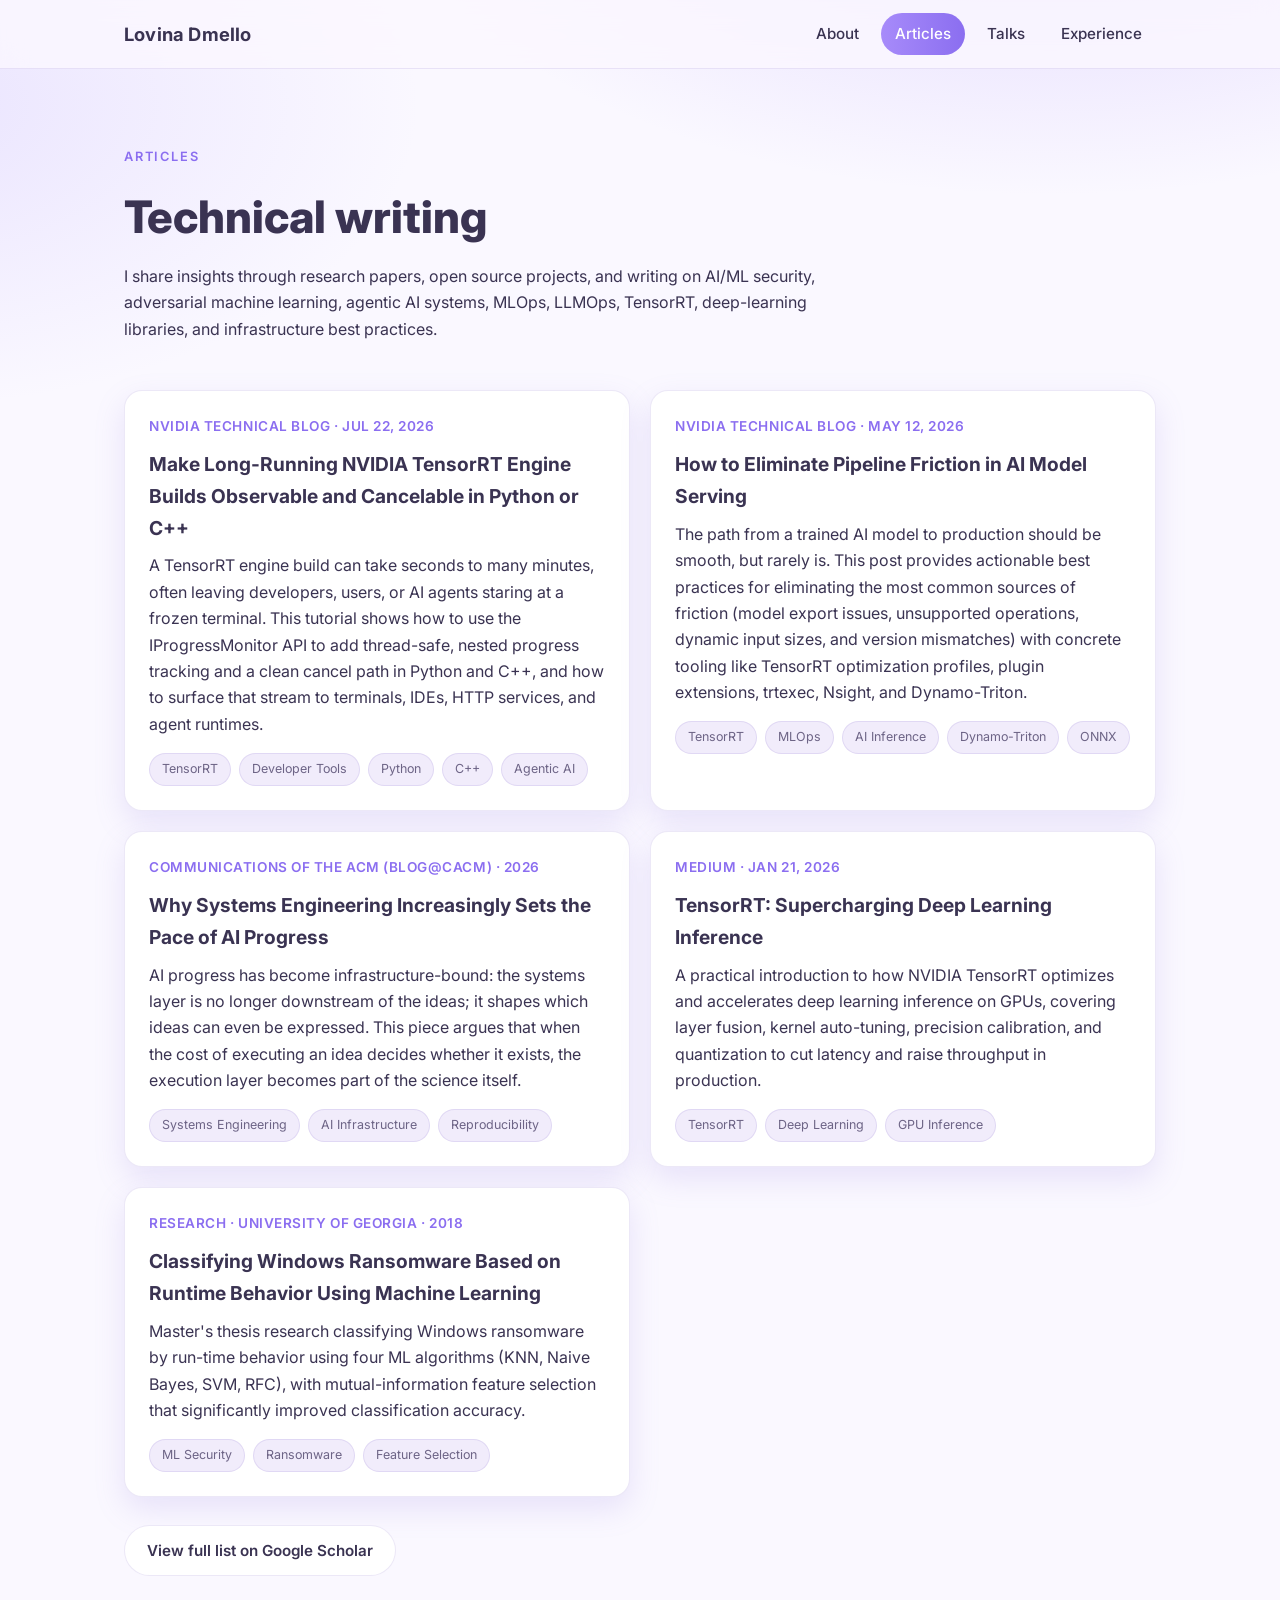
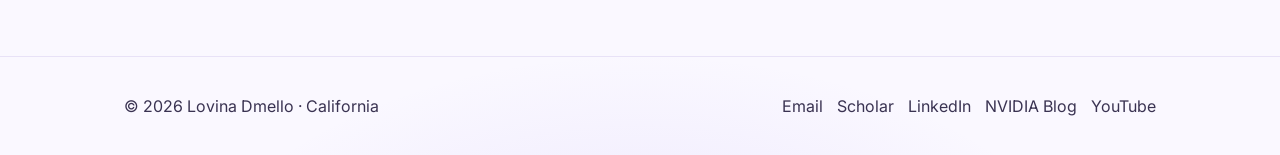
==== articles.html @ a40e4d35 "feat: add TensorRT engine build observability article to articles page Add 'Make Long-Running NVIDIA" ====
<!DOCTYPE html>
<html lang="en">
<head>
  <meta charset="UTF-8" />
  <meta name="viewport" content="width=device-width, initial-scale=1.0" />
  <title>Articles - Lovina Dmello</title>
  <meta name="description" content="Articles and technical writing by Lovina Dmello on TensorRT, AI inference, MLOps, and deep learning infrastructure." />
  <link rel="preconnect" href="https://fonts.googleapis.com" />
  <link rel="preconnect" href="https://fonts.gstatic.com" crossorigin />
  <link href="https://fonts.googleapis.com/css2?family=Inter:wght@400;500;600;700;800&display=swap" rel="stylesheet" />
  <link rel="stylesheet" href="styles.css" />
</head>
<body>
  <nav class="nav">
    <div class="nav-inner">
      <a class="brand" href="index.html">Lovina <span>Dmello</span></a>
      <div class="nav-links">
        <a href="index.html">About</a>
        <a href="articles.html" class="active">Articles</a>
        <a href="talks.html">Talks</a>
        <a href="experience.html">Experience</a>
      </div>
    </div>
  </nav>

  <header class="page-head">
    <div class="container">
      <p class="eyebrow">Articles</p>
      <h1 class="section-title" style="font-size:clamp(2rem,4vw,2.8rem);">Technical writing</h1>
      <p class="section-sub">
        I share insights through research papers, open source projects, and writing on
        AI/ML security, adversarial machine learning, agentic AI systems, MLOps, LLMOps,
        TensorRT, deep-learning libraries, and infrastructure best practices.
      </p>
    </div>
  </header>

  <section style="padding-top:8px;">
    <div class="container">
      <div class="grid grid-2">
        <a class="card" href="https://developer.nvidia.com/blog/make-long-running-nvidia-tensorrt-engine-builds-observable-and-cancelable-in-python-or-c/" target="_blank" rel="noopener" style="text-decoration:none;color:inherit;">
          <div class="meta">NVIDIA TECHNICAL BLOG · JUL 22, 2026</div>
          <h3>Make Long-Running NVIDIA TensorRT Engine Builds Observable and Cancelable in Python or C++</h3>
          <p>
            A TensorRT engine build can take seconds to many minutes, often leaving developers,
            users, or AI agents staring at a frozen terminal. This tutorial shows how to use the
            IProgressMonitor API to add thread-safe, nested progress tracking and a clean cancel
            path in Python and C++, and how to surface that stream to terminals, IDEs, HTTP
            services, and agent runtimes.
          </p>
          <div class="tag-row">
            <span class="tag">TensorRT</span>
            <span class="tag">Developer Tools</span>
            <span class="tag">Python</span>
            <span class="tag">C++</span>
            <span class="tag">Agentic AI</span>
          </div>
        </a>

        <a class="card" href="https://developer.nvidia.com/blog/how-to-eliminate-pipeline-friction-in-ai-model-serving/" target="_blank" rel="noopener" style="text-decoration:none;color:inherit;">
          <div class="meta">NVIDIA TECHNICAL BLOG · MAY 12, 2026</div>
          <h3>How to Eliminate Pipeline Friction in AI Model Serving</h3>
          <p>
            The path from a trained AI model to production should be smooth, but rarely is.
            This post provides actionable best practices for eliminating the most common
            sources of friction (model export issues, unsupported operations, dynamic input
            sizes, and version mismatches) with concrete tooling like TensorRT optimization
            profiles, plugin extensions, trtexec, Nsight, and Dynamo-Triton.
          </p>
          <div class="tag-row">
            <span class="tag">TensorRT</span>
            <span class="tag">MLOps</span>
            <span class="tag">AI Inference</span>
            <span class="tag">Dynamo-Triton</span>
            <span class="tag">ONNX</span>
          </div>
        </a>

        <a class="card" href="https://cacm.acm.org/blogcacm/why-systems-engineering-increasingly-sets-the-pace-of-ai-progress/" target="_blank" rel="noopener" style="text-decoration:none;color:inherit;">
          <div class="meta">COMMUNICATIONS OF THE ACM (BLOG@CACM) · 2026</div>
          <h3>Why Systems Engineering Increasingly Sets the Pace of AI Progress</h3>
          <p>
            AI progress has become infrastructure-bound: the systems layer is no longer
            downstream of the ideas; it shapes which ideas can even be expressed. This piece
            argues that when the cost of executing an idea decides whether it exists, the
            execution layer becomes part of the science itself.
          </p>
          <div class="tag-row">
            <span class="tag">Systems Engineering</span>
            <span class="tag">AI Infrastructure</span>
            <span class="tag">Reproducibility</span>
          </div>
        </a>

        <a class="card" href="https://medium.com/@lovina.dmello.06/tensorrt-supercharging-deep-learning-inference-a2b51f0c4128" target="_blank" rel="noopener" style="text-decoration:none;color:inherit;">
          <div class="meta">MEDIUM · JAN 21, 2026</div>
          <h3>TensorRT: Supercharging Deep Learning Inference</h3>
          <p>
            A practical introduction to how NVIDIA TensorRT optimizes and accelerates deep
            learning inference on GPUs, covering layer fusion, kernel auto-tuning, precision
            calibration, and quantization to cut latency and raise throughput in production.
          </p>
          <div class="tag-row">
            <span class="tag">TensorRT</span>
            <span class="tag">Deep Learning</span>
            <span class="tag">GPU Inference</span>
          </div>
        </a>

        <a class="card" href="https://scholar.google.com/citations?user=vqytSYoAAAAJ&hl=en" target="_blank" rel="noopener" style="text-decoration:none;color:inherit;">
          <div class="meta">RESEARCH · UNIVERSITY OF GEORGIA · 2018</div>
          <h3>Classifying Windows Ransomware Based on Runtime Behavior Using Machine Learning</h3>
          <p>
            Master's thesis research classifying Windows ransomware by run-time behavior using
            four ML algorithms (KNN, Naive Bayes, SVM, RFC), with mutual-information feature
            selection that significantly improved classification accuracy.
          </p>
          <div class="tag-row">
            <span class="tag">ML Security</span>
            <span class="tag">Ransomware</span>
            <span class="tag">Feature Selection</span>
          </div>
        </a>
      </div>

      <div style="margin-top:28px;">
        <a class="btn btn-ghost" href="https://scholar.google.com/citations?user=vqytSYoAAAAJ&hl=en" target="_blank" rel="noopener">View full list on Google Scholar</a>
      </div>
    </div>
  </section>

  <footer>
    <div class="container footer-inner">
      <div>© <span id="year"></span> Lovina Dmello · California</div>
      <div class="social">
        <a href="mailto:lovina.dmello.06@gmail.com">Email</a>
        <a href="https://scholar.google.com/citations?user=vqytSYoAAAAJ&hl=en" target="_blank" rel="noopener">Scholar</a>
        <a href="https://linkedin.com/in/lovina25" target="_blank" rel="noopener">LinkedIn</a>
        <a href="https://developer.nvidia.com/blog/author/ldmello/" target="_blank" rel="noopener">NVIDIA Blog</a>
        <a href="https://www.youtube.com/watch?v=XjI-AR4pt7Y" target="_blank" rel="noopener">YouTube</a>
      </div>
    </div>
  </footer>

  <script>
    document.getElementById("year").textContent = new Date().getFullYear();
  </script>
</body>
</html>
---- styles.css ----
:root {
  --bg: #faf8ff;
  --bg-soft: #f1ecfb;
  --card: #ffffff;
  --card-hover: #fbf8ff;
  --text: #3a3352;
  --muted: #3a3352;
  --accent: #a78bfa; /* lavender */
  --accent-2: #8b6ef0; /* violet */
  --accent-soft: #c4b5fd; /* light lavender */
  --border: rgba(120, 90, 200, 0.14);
  --shadow: 0 12px 30px rgba(150, 125, 220, 0.18);
  --radius: 18px;
  --max: 1080px;
}

* {
  box-sizing: border-box;
}

html {
  scroll-behavior: smooth;
}

body {
  margin: 0;
  font-family: "Inter", -apple-system, BlinkMacSystemFont, "Segoe UI", Roboto,
    Helvetica, Arial, sans-serif;
  background: radial-gradient(
      1100px 560px at 82% -8%,
      rgba(167, 139, 250, 0.30),
      transparent 60%
    ),
    radial-gradient(
      900px 520px at -8% 6%,
      rgba(196, 181, 253, 0.30),
      transparent 58%
    ),
    radial-gradient(
      820px 520px at 50% 112%,
      rgba(139, 110, 240, 0.16),
      transparent 60%
    ),
    var(--bg);
  color: var(--text);
  line-height: 1.65;
  -webkit-font-smoothing: antialiased;
}

a {
  color: #8b6ef0;
  text-decoration: none;
}

a:hover {
  text-decoration: underline;
}

.container {
  max-width: var(--max);
  margin: 0 auto;
  padding: 0 24px;
}

/* Navbar */
.nav {
  position: sticky;
  top: 0;
  z-index: 50;
  backdrop-filter: blur(12px);
  background: rgba(251, 248, 255, 0.78);
  border-bottom: 1px solid var(--border);
}

.nav-inner {
  display: flex;
  align-items: center;
  justify-content: space-between;
  height: 68px;
  max-width: var(--max);
  margin: 0 auto;
  padding: 0 24px;
}

.brand {
  font-weight: 700;
  font-size: 1.15rem;
  color: var(--text);
  letter-spacing: 0.2px;
}

.brand span {
  color: inherit;
}

.nav-links {
  display: flex;
  gap: 8px;
  flex-wrap: wrap;
}

.nav-links a {
  color: var(--muted);
  padding: 8px 14px;
  border-radius: 999px;
  font-weight: 500;
  font-size: 0.95rem;
  transition: all 0.2s ease;
}

.nav-links a:hover {
  color: var(--text);
  background: var(--bg-soft);
  text-decoration: none;
}

.nav-links a.active {
  color: #ffffff;
  background: linear-gradient(90deg, var(--accent), var(--accent-2));
}

/* Hero */
.hero {
  padding: 88px 0 56px;
}

.hero-grid {
  display: grid;
  grid-template-columns: 1.4fr 0.9fr;
  gap: 48px;
  align-items: center;
}

.hero-photo {
  position: relative;
  justify-self: center;
}

.hero-photo img {
  width: 300px;
  height: 300px;
  object-fit: cover;
  object-position: center top;
  border-radius: 24px;
  border: 4px solid #ffffff;
  box-shadow: 0 22px 50px rgba(139, 110, 240, 0.30);
}

.hero-photo::after {
  content: "";
  position: absolute;
  inset: -18px -18px 18px 18px;
  border-radius: 28px;
  background: linear-gradient(135deg, var(--accent-soft), var(--accent-2));
  z-index: -1;
  opacity: 0.55;
  filter: blur(6px);
}

.eyebrow {
  color: #8b6ef0;
  font-weight: 600;
  letter-spacing: 0.14em;
  text-transform: uppercase;
  font-size: 0.8rem;
  margin-bottom: 14px;
}

.hero h1 {
  font-size: clamp(2.2rem, 5vw, 3.6rem);
  line-height: 1.1;
  margin: 0 0 18px;
  font-weight: 800;
}

.hero h1 .grad {
  background: linear-gradient(90deg, var(--accent), var(--accent-2));
  -webkit-background-clip: text;
  background-clip: text;
  -webkit-text-fill-color: transparent;
}

.hero p.lead {
  font-size: 1.15rem;
  color: var(--muted);
  max-width: 720px;
}

.cta-row {
  display: flex;
  gap: 14px;
  flex-wrap: wrap;
  margin-top: 28px;
}

.btn {
  display: inline-flex;
  align-items: center;
  gap: 8px;
  padding: 12px 22px;
  border-radius: 999px;
  font-weight: 600;
  font-size: 0.95rem;
  transition: transform 0.15s ease, box-shadow 0.2s ease, background 0.2s ease;
}

.btn:hover {
  text-decoration: none;
  transform: translateY(-2px);
}

.btn-primary {
  background: linear-gradient(90deg, var(--accent), var(--accent-2));
  color: #ffffff;
  box-shadow: 0 10px 22px rgba(167, 139, 250, 0.36);
}

.btn-ghost {
  background: var(--card);
  color: var(--text);
  border: 1px solid var(--border);
}

/* Sections */
section {
  padding: 40px 0;
}

.section-title {
  font-size: 1.9rem;
  font-weight: 800;
  margin: 0 0 8px;
}

.section-sub {
  color: var(--muted);
  margin: 0 0 32px;
  max-width: 720px;
}

.page-head {
  padding: 64px 0 8px;
}

/* Cards */
.grid {
  display: grid;
  gap: 20px;
}

.grid-2 {
  grid-template-columns: repeat(2, 1fr);
}

.grid-3 {
  grid-template-columns: repeat(3, 1fr);
}

.card {
  background: var(--card);
  border: 1px solid var(--border);
  border-radius: var(--radius);
  padding: 24px;
  box-shadow: var(--shadow);
  transition: transform 0.2s ease, background 0.2s ease, border 0.2s ease,
    box-shadow 0.2s ease;
}

.card:hover {
  transform: translateY(-4px);
  background: var(--card-hover);
  border-color: rgba(167, 139, 250, 0.5);
  box-shadow: 0 18px 40px rgba(167, 139, 250, 0.22);
}

.card h3 {
  margin: 0 0 8px;
  font-size: 1.2rem;
}

.card .meta {
  color: #8b6ef0;
  font-size: 0.85rem;
  font-weight: 600;
  letter-spacing: 0.04em;
  margin-bottom: 12px;
}

.card p {
  color: var(--muted);
  margin: 0 0 16px;
}

.tag-row {
  display: flex;
  flex-wrap: wrap;
  gap: 8px;
}

.tag {
  font-size: 0.78rem;
  color: #6d6486;
  background: var(--bg-soft);
  border: 1px solid var(--border);
  padding: 5px 12px;
  border-radius: 999px;
}

/* Talk / video */
.talk {
  display: grid;
  grid-template-columns: 1.1fr 1fr;
  gap: 28px;
  align-items: center;
  background: var(--card);
  border: 1px solid var(--border);
  border-radius: var(--radius);
  padding: 24px;
  box-shadow: var(--shadow);
}

.video-wrap {
  position: relative;
  width: 100%;
  padding-top: 56.25%;
  border-radius: 14px;
  overflow: hidden;
  border: 1px solid var(--border);
}

.video-wrap iframe {
  position: absolute;
  inset: 0;
  width: 100%;
  height: 100%;
  border: 0;
}

/* Experience timeline */
.timeline {
  position: relative;
  margin-left: 6px;
  padding-left: 28px;
  border-left: 2px solid var(--border);
}

.tl-item {
  position: relative;
  padding: 0 0 34px 6px;
}

.tl-item::before {
  content: "";
  position: absolute;
  left: -37px;
  top: 4px;
  width: 14px;
  height: 14px;
  border-radius: 50%;
  background: linear-gradient(90deg, var(--accent), var(--accent-2));
  box-shadow: 0 0 0 4px rgba(167, 139, 250, 0.18);
}

.tl-item .when {
  color: #8b6ef0;
  font-weight: 600;
  font-size: 0.85rem;
}

.tl-item h3 {
  margin: 4px 0 2px;
  font-size: 1.15rem;
}

.tl-item .where {
  color: var(--muted);
  font-weight: 500;
  margin-bottom: 10px;
}

.tl-item ul {
  margin: 0;
  padding-left: 18px;
  color: var(--muted);
}

.tl-item ul li {
  margin-bottom: 6px;
}

/* Chips list (skills) */
.chips {
  display: flex;
  flex-wrap: wrap;
  gap: 10px;
}

.chip {
  background: var(--card);
  border: 1px solid var(--border);
  padding: 8px 16px;
  border-radius: 999px;
  font-size: 0.9rem;
  color: var(--text);
  box-shadow: 0 4px 12px rgba(150, 130, 200, 0.08);
}

.chip:hover {
  border-color: rgba(167, 139, 250, 0.6);
}

/* Footer */
footer {
  border-top: 1px solid var(--border);
  margin-top: 40px;
  padding: 36px 0;
  color: var(--muted);
}

.footer-inner {
  display: flex;
  align-items: center;
  justify-content: space-between;
  flex-wrap: wrap;
  gap: 16px;
}

.social {
  display: flex;
  gap: 14px;
}

.social a {
  color: var(--muted);
}

.social a:hover {
  color: #8b6ef0;
  text-decoration: none;
}

@media (max-width: 820px) {
  .grid-2,
  .grid-3 {
    grid-template-columns: 1fr;
  }
  .talk {
    grid-template-columns: 1fr;
  }
  .hero-grid {
    grid-template-columns: 1fr;
    gap: 40px;
  }
  .hero-photo {
    order: -1;
  }
  .hero-photo img {
    width: 240px;
    height: 240px;
  }
  .nav-inner {
    height: auto;
    padding: 12px 24px;
    flex-direction: column;
    gap: 10px;
  }
}
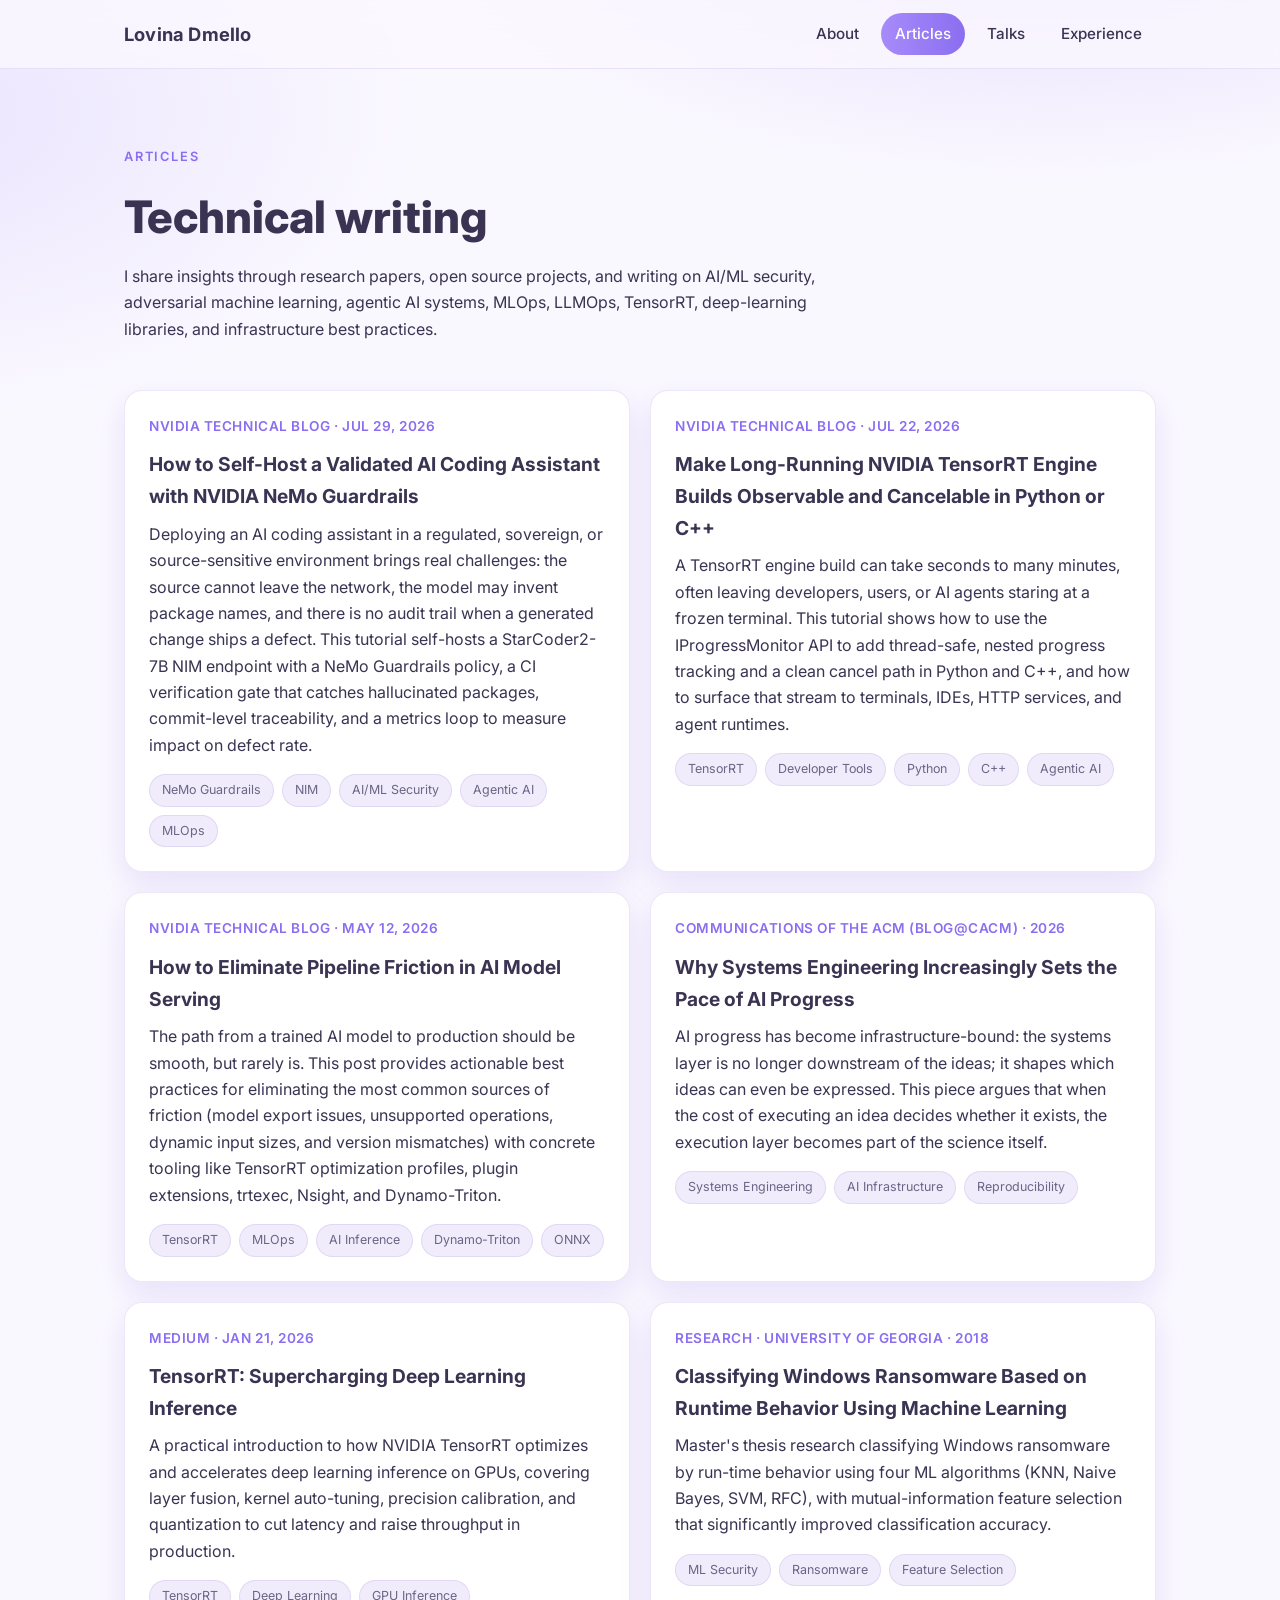
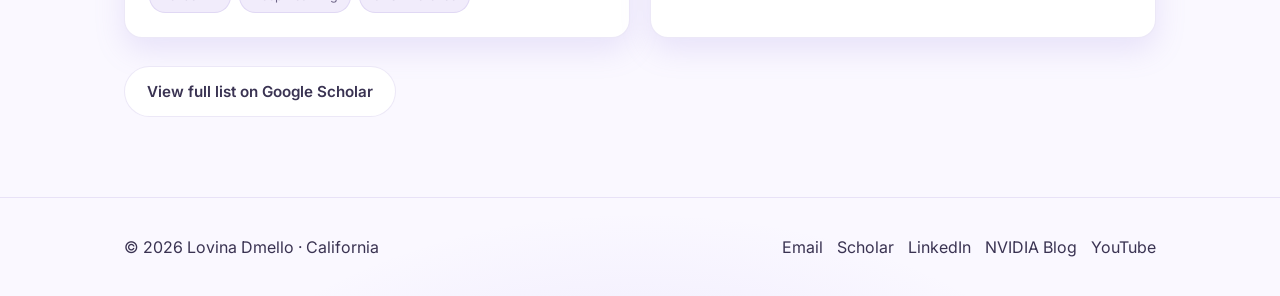
==== commit 134d3ee5: "feat: add NeMo Guardrails self-hosted AI coding assistant article Add 'How to Self-Host a Validated " ====
--- a/articles.html
+++ b/articles.html
@@ -38,6 +38,26 @@
   <section style="padding-top:8px;">
     <div class="container">
       <div class="grid grid-2">
+        <a class="card" href="https://developer.nvidia.com/blog/how-to-self-host-a-validated-ai-coding-assistant-with-nvidia-nemo-guardrails/" target="_blank" rel="noopener" style="text-decoration:none;color:inherit;">
+          <div class="meta">NVIDIA TECHNICAL BLOG · JUL 29, 2026</div>
+          <h3>How to Self-Host a Validated AI Coding Assistant with NVIDIA NeMo Guardrails</h3>
+          <p>
+            Deploying an AI coding assistant in a regulated, sovereign, or source-sensitive
+            environment brings real challenges: the source cannot leave the network, the model
+            may invent package names, and there is no audit trail when a generated change ships
+            a defect. This tutorial self-hosts a StarCoder2-7B NIM endpoint with a NeMo Guardrails
+            policy, a CI verification gate that catches hallucinated packages, commit-level
+            traceability, and a metrics loop to measure impact on defect rate.
+          </p>
+          <div class="tag-row">
+            <span class="tag">NeMo Guardrails</span>
+            <span class="tag">NIM</span>
+            <span class="tag">AI/ML Security</span>
+            <span class="tag">Agentic AI</span>
+            <span class="tag">MLOps</span>
+          </div>
+        </a>
+
         <a class="card" href="https://developer.nvidia.com/blog/make-long-running-nvidia-tensorrt-engine-builds-observable-and-cancelable-in-python-or-c/" target="_blank" rel="noopener" style="text-decoration:none;color:inherit;">
           <div class="meta">NVIDIA TECHNICAL BLOG · JUL 22, 2026</div>
           <h3>Make Long-Running NVIDIA TensorRT Engine Builds Observable and Cancelable in Python or C++</h3>
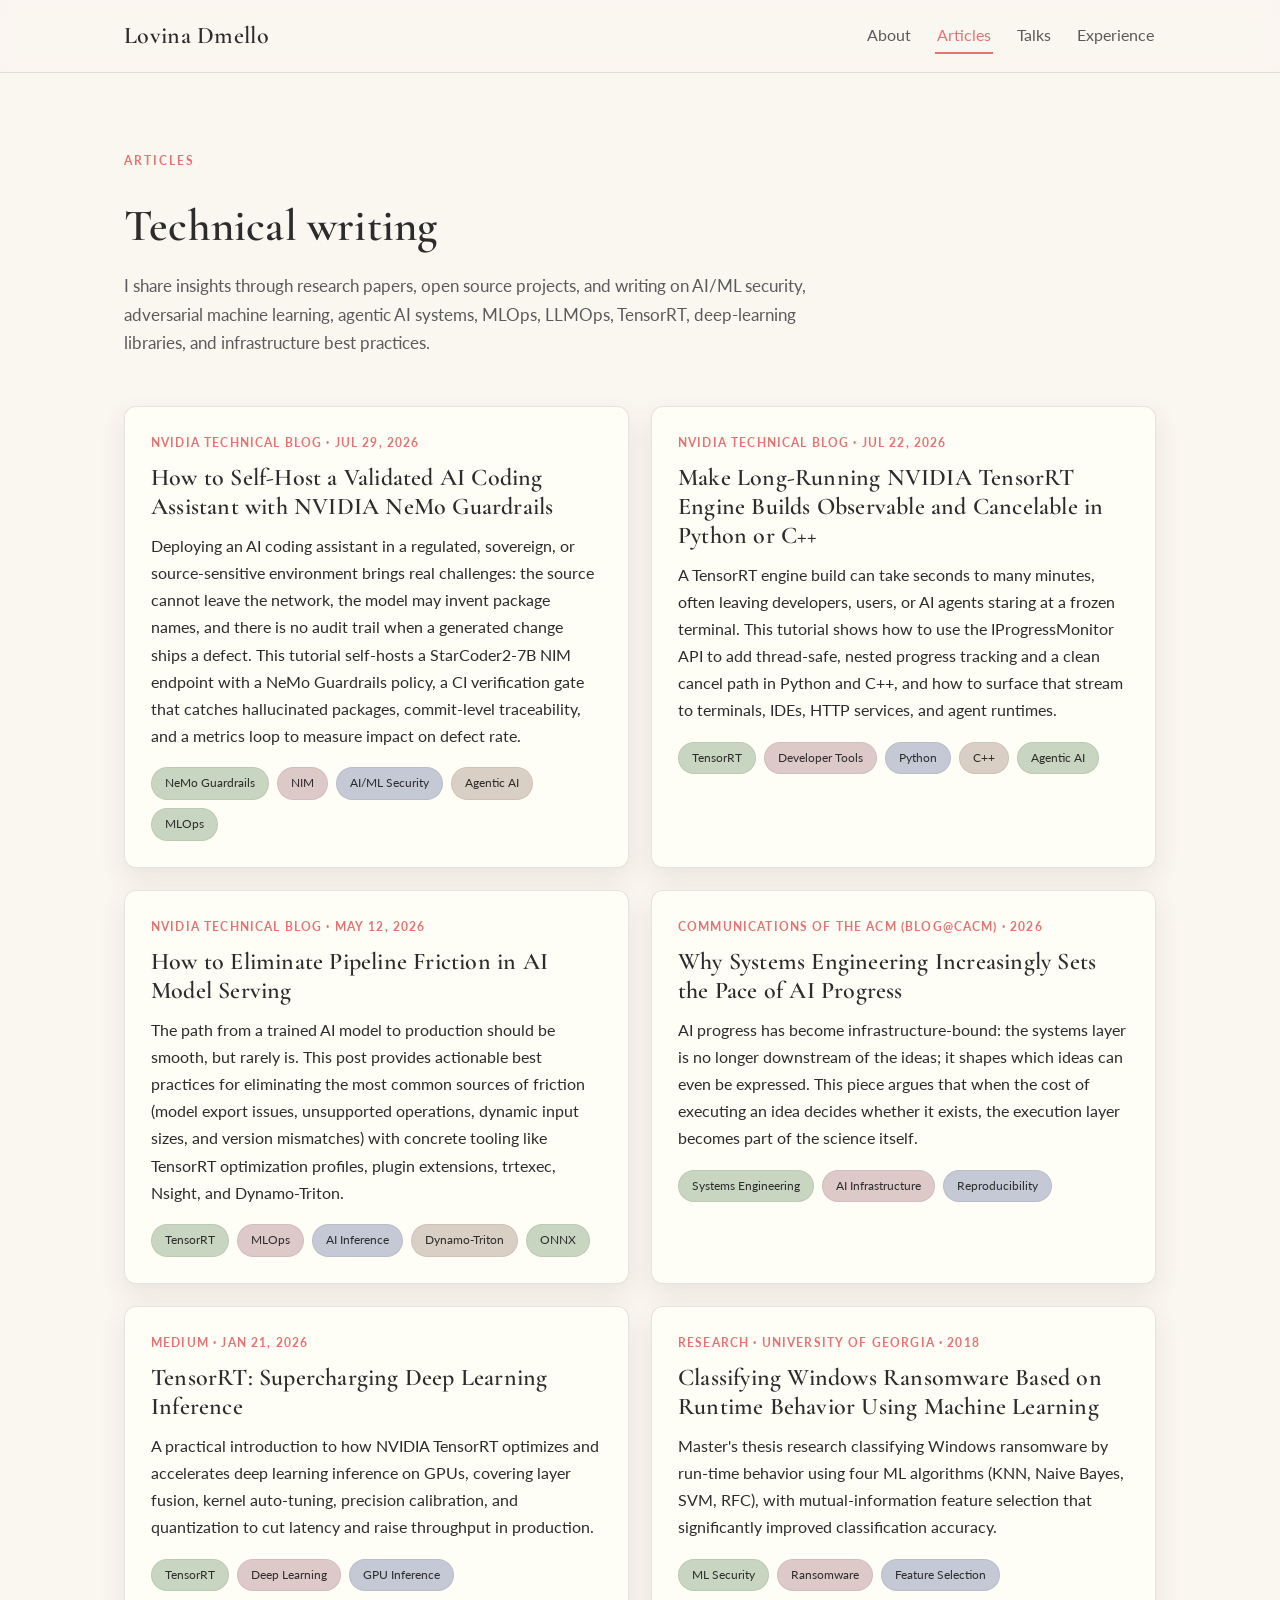
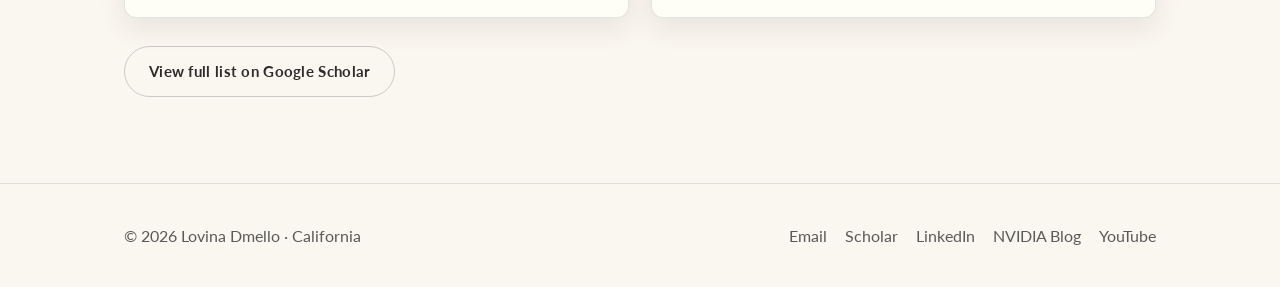
==== commit 64e850ce: "style: adopt calm paper theme with Cormorant Garamond and Lato Rework the site palette to a warm pap" ====
--- a/articles.html
+++ b/articles.html
@@ -7,7 +7,7 @@
   <meta name="description" content="Articles and technical writing by Lovina Dmello on TensorRT, AI inference, MLOps, and deep learning infrastructure." />
   <link rel="preconnect" href="https://fonts.googleapis.com" />
   <link rel="preconnect" href="https://fonts.gstatic.com" crossorigin />
-  <link href="https://fonts.googleapis.com/css2?family=Inter:wght@400;500;600;700;800&display=swap" rel="stylesheet" />
+  <link href="https://fonts.googleapis.com/css2?family=Cormorant+Garamond:ital,wght@0,400;0,500;0,600;1,400;1,500;1,600&family=Lato:ital,wght@0,300;0,400;0,700;1,400&display=swap" rel="stylesheet" />
   <link rel="stylesheet" href="styles.css" />
 </head>
 <body>
--- a/styles.css
+++ b/styles.css
@@ -1,16 +1,26 @@
 :root {
-  --bg: #faf8ff;
-  --bg-soft: #f1ecfb;
-  --card: #ffffff;
-  --card-hover: #fbf8ff;
-  --text: #3a3352;
-  --muted: #3a3352;
-  --accent: #a78bfa; /* lavender */
-  --accent-2: #8b6ef0; /* violet */
-  --accent-soft: #c4b5fd; /* light lavender */
-  --border: rgba(120, 90, 200, 0.14);
-  --shadow: 0 12px 30px rgba(150, 125, 220, 0.18);
-  --radius: 18px;
+  --font-serif: "Cormorant Garamond", Georgia, serif;
+  --font-body: "Lato", -apple-system, BlinkMacSystemFont, "Segoe UI", sans-serif;
+
+  --paper-bg: #faf6f0;
+  --paper-card: #fefdf6;
+  --cream: #ede8d0;
+  --coral: #e57373;
+  --coral-soft: #f0a5a5;
+
+  --ink-dark: #2c2c2c;
+  --ink-mid: #5a5a5a;
+  --ink-light: #8a8a8a;
+  --link: #5472d3;
+
+  --sage: #c8d5c0;
+  --rose: #dec9c9;
+  --blue-gray: #c5c9d6;
+  --taupe: #d9cfc4;
+
+  --border: rgba(0, 0, 0, 0.1);
+  --shadow: 0 10px 26px rgba(90, 70, 50, 0.10);
+  --radius: 12px;
   --max: 1080px;
 }
 
@@ -24,31 +34,28 @@
 
 body {
   margin: 0;
-  font-family: "Inter", -apple-system, BlinkMacSystemFont, "Segoe UI", Roboto,
-    Helvetica, Arial, sans-serif;
-  background: radial-gradient(
-      1100px 560px at 82% -8%,
-      rgba(167, 139, 250, 0.30),
-      transparent 60%
-    ),
-    radial-gradient(
-      900px 520px at -8% 6%,
-      rgba(196, 181, 253, 0.30),
-      transparent 58%
-    ),
-    radial-gradient(
-      820px 520px at 50% 112%,
-      rgba(139, 110, 240, 0.16),
-      transparent 60%
-    ),
-    var(--bg);
-  color: var(--text);
-  line-height: 1.65;
+  font-family: var(--font-body);
+  font-weight: 400;
+  background-color: var(--paper-bg);
+  color: var(--ink-dark);
+  line-height: 1.7;
   -webkit-font-smoothing: antialiased;
 }
 
+h1,
+h2,
+h3,
+.brand,
+.section-title,
+.hero h1,
+.card h3 {
+  font-family: var(--font-serif);
+  font-weight: 600;
+  letter-spacing: 0.2px;
+}
+
 a {
-  color: #8b6ef0;
+  color: var(--link);
   text-decoration: none;
 }
 
@@ -67,8 +74,8 @@
   position: sticky;
   top: 0;
   z-index: 50;
-  backdrop-filter: blur(12px);
-  background: rgba(251, 248, 255, 0.78);
+  backdrop-filter: blur(8px);
+  background: rgba(250, 246, 240, 0.82);
   border-bottom: 1px solid var(--border);
 }
 
@@ -76,17 +83,16 @@
   display: flex;
   align-items: center;
   justify-content: space-between;
-  height: 68px;
+  height: 72px;
   max-width: var(--max);
   margin: 0 auto;
   padding: 0 24px;
 }
 
 .brand {
-  font-weight: 700;
-  font-size: 1.15rem;
-  color: var(--text);
-  letter-spacing: 0.2px;
+  font-size: 1.5rem;
+  color: var(--ink-dark);
+  letter-spacing: 0.3px;
 }
 
 .brand span {
@@ -95,94 +101,97 @@
 
 .nav-links {
   display: flex;
-  gap: 8px;
+  gap: 22px;
   flex-wrap: wrap;
 }
 
 .nav-links a {
-  color: var(--muted);
-  padding: 8px 14px;
-  border-radius: 999px;
-  font-weight: 500;
-  font-size: 0.95rem;
-  transition: all 0.2s ease;
+  color: var(--ink-mid);
+  font-size: 0.98rem;
+  font-weight: 400;
+  padding: 4px 2px;
+  border-bottom: 2px solid transparent;
+  transition: color 0.2s ease, border-color 0.2s ease;
 }
 
 .nav-links a:hover {
-  color: var(--text);
-  background: var(--bg-soft);
+  color: var(--ink-dark);
   text-decoration: none;
+  border-bottom-color: var(--coral-soft);
 }
 
 .nav-links a.active {
-  color: #ffffff;
-  background: linear-gradient(90deg, var(--accent), var(--accent-2));
+  color: var(--coral);
+  border-bottom-color: var(--coral);
 }
 
 /* Hero */
 .hero {
-  padding: 88px 0 56px;
+  padding: 84px 0 52px;
 }
 
 .hero-grid {
   display: grid;
   grid-template-columns: 1.4fr 0.9fr;
-  gap: 48px;
+  gap: 52px;
   align-items: center;
 }
 
 .hero-photo {
   position: relative;
   justify-self: center;
+  transform: rotate(-1.6deg);
 }
 
 .hero-photo img {
-  width: 300px;
-  height: 300px;
+  width: 290px;
+  height: 290px;
   object-fit: cover;
   object-position: center top;
-  border-radius: 24px;
-  border: 4px solid #ffffff;
-  box-shadow: 0 22px 50px rgba(139, 110, 240, 0.30);
-}
-
-.hero-photo::after {
+  border-radius: 4px;
+  background: #fff;
+  padding: 12px;
+  border: 1px solid rgba(0, 0, 0, 0.08);
+  box-shadow: 0 16px 34px rgba(90, 70, 50, 0.22);
+}
+
+.hero-photo::before {
   content: "";
   position: absolute;
-  inset: -18px -18px 18px 18px;
-  border-radius: 28px;
-  background: linear-gradient(135deg, var(--accent-soft), var(--accent-2));
-  z-index: -1;
-  opacity: 0.55;
-  filter: blur(6px);
+  top: -14px;
+  left: 50%;
+  transform: translateX(-50%) rotate(2deg);
+  width: 120px;
+  height: 30px;
+  background: rgba(237, 232, 208, 0.85);
+  border: 1px solid rgba(0, 0, 0, 0.05);
+  box-shadow: 0 2px 5px rgba(0, 0, 0, 0.08);
 }
 
 .eyebrow {
-  color: #8b6ef0;
-  font-weight: 600;
-  letter-spacing: 0.14em;
+  color: var(--coral);
+  font-weight: 700;
+  letter-spacing: 0.16em;
   text-transform: uppercase;
-  font-size: 0.8rem;
-  margin-bottom: 14px;
+  font-size: 0.76rem;
+  margin-bottom: 16px;
 }
 
 .hero h1 {
-  font-size: clamp(2.2rem, 5vw, 3.6rem);
-  line-height: 1.1;
-  margin: 0 0 18px;
-  font-weight: 800;
+  font-size: clamp(2.6rem, 5.5vw, 4rem);
+  line-height: 1.08;
+  margin: 0 0 20px;
+  color: var(--ink-dark);
 }
 
 .hero h1 .grad {
-  background: linear-gradient(90deg, var(--accent), var(--accent-2));
-  -webkit-background-clip: text;
-  background-clip: text;
-  -webkit-text-fill-color: transparent;
+  color: var(--coral);
+  font-style: italic;
 }
 
 .hero p.lead {
-  font-size: 1.15rem;
-  color: var(--muted);
+  font-size: 1.16rem;
+  color: var(--ink-dark);
   max-width: 720px;
 }
 
@@ -190,17 +199,19 @@
   display: flex;
   gap: 14px;
   flex-wrap: wrap;
-  margin-top: 28px;
+  margin-top: 30px;
 }
 
 .btn {
   display: inline-flex;
   align-items: center;
   gap: 8px;
-  padding: 12px 22px;
+  padding: 12px 24px;
   border-radius: 999px;
-  font-weight: 600;
-  font-size: 0.95rem;
+  font-family: var(--font-body);
+  font-weight: 700;
+  font-size: 0.92rem;
+  letter-spacing: 0.02em;
   transition: transform 0.15s ease, box-shadow 0.2s ease, background 0.2s ease;
 }
 
@@ -210,42 +221,51 @@
 }
 
 .btn-primary {
-  background: linear-gradient(90deg, var(--accent), var(--accent-2));
-  color: #ffffff;
-  box-shadow: 0 10px 22px rgba(167, 139, 250, 0.36);
+  background: var(--coral);
+  color: #fff;
+  box-shadow: 0 8px 18px rgba(229, 115, 115, 0.32);
+}
+
+.btn-primary:hover {
+  background: #d96666;
 }
 
 .btn-ghost {
-  background: var(--card);
-  color: var(--text);
-  border: 1px solid var(--border);
+  background: transparent;
+  color: var(--ink-dark);
+  border: 1px solid rgba(0, 0, 0, 0.18);
+}
+
+.btn-ghost:hover {
+  background: rgba(0, 0, 0, 0.03);
 }
 
 /* Sections */
 section {
-  padding: 40px 0;
+  padding: 42px 0;
 }
 
 .section-title {
-  font-size: 1.9rem;
-  font-weight: 800;
+  font-size: 2.2rem;
   margin: 0 0 8px;
+  color: var(--ink-dark);
 }
 
 .section-sub {
-  color: var(--muted);
+  color: var(--ink-mid);
   margin: 0 0 32px;
   max-width: 720px;
+  font-size: 1.05rem;
 }
 
 .page-head {
-  padding: 64px 0 8px;
+  padding: 66px 0 8px;
 }
 
 /* Cards */
 .grid {
   display: grid;
-  gap: 20px;
+  gap: 22px;
 }
 
 .grid-2 {
@@ -257,38 +277,38 @@
 }
 
 .card {
-  background: var(--card);
+  background: var(--paper-card);
   border: 1px solid var(--border);
   border-radius: var(--radius);
-  padding: 24px;
+  padding: 26px;
   box-shadow: var(--shadow);
-  transition: transform 0.2s ease, background 0.2s ease, border 0.2s ease,
-    box-shadow 0.2s ease;
+  transition: transform 0.2s ease, box-shadow 0.2s ease;
 }
 
 .card:hover {
   transform: translateY(-4px);
-  background: var(--card-hover);
-  border-color: rgba(167, 139, 250, 0.5);
-  box-shadow: 0 18px 40px rgba(167, 139, 250, 0.22);
+  box-shadow: 0 16px 34px rgba(90, 70, 50, 0.16);
 }
 
 .card h3 {
-  margin: 0 0 8px;
-  font-size: 1.2rem;
+  margin: 0 0 10px;
+  font-size: 1.5rem;
+  line-height: 1.2;
+  color: var(--ink-dark);
 }
 
 .card .meta {
-  color: #8b6ef0;
-  font-size: 0.85rem;
-  font-weight: 600;
-  letter-spacing: 0.04em;
+  color: var(--coral);
+  font-size: 0.72rem;
+  font-weight: 700;
+  letter-spacing: 0.1em;
+  text-transform: uppercase;
   margin-bottom: 12px;
 }
 
 .card p {
-  color: var(--muted);
-  margin: 0 0 16px;
+  color: var(--ink-dark);
+  margin: 0 0 18px;
 }
 
 .tag-row {
@@ -298,24 +318,37 @@
 }
 
 .tag {
-  font-size: 0.78rem;
-  color: #6d6486;
-  background: var(--bg-soft);
-  border: 1px solid var(--border);
-  padding: 5px 12px;
+  font-size: 0.76rem;
+  color: var(--ink-dark);
+  background: var(--cream);
+  border: 1px solid rgba(0, 0, 0, 0.06);
+  padding: 5px 13px;
   border-radius: 999px;
+}
+
+.tag:nth-child(4n + 1) {
+  background: var(--sage);
+}
+.tag:nth-child(4n + 2) {
+  background: var(--rose);
+}
+.tag:nth-child(4n + 3) {
+  background: var(--blue-gray);
+}
+.tag:nth-child(4n + 4) {
+  background: var(--taupe);
 }
 
 /* Talk / video */
 .talk {
   display: grid;
   grid-template-columns: 1.1fr 1fr;
-  gap: 28px;
+  gap: 30px;
   align-items: center;
-  background: var(--card);
+  background: var(--paper-card);
   border: 1px solid var(--border);
   border-radius: var(--radius);
-  padding: 24px;
+  padding: 26px;
   box-shadow: var(--shadow);
 }
 
@@ -323,7 +356,7 @@
   position: relative;
   width: 100%;
   padding-top: 56.25%;
-  border-radius: 14px;
+  border-radius: 8px;
   overflow: hidden;
   border: 1px solid var(--border);
 }
@@ -340,52 +373,57 @@
 .timeline {
   position: relative;
   margin-left: 6px;
-  padding-left: 28px;
-  border-left: 2px solid var(--border);
+  padding-left: 30px;
+  border-left: 2px solid rgba(229, 115, 115, 0.35);
 }
 
 .tl-item {
   position: relative;
-  padding: 0 0 34px 6px;
+  padding: 0 0 36px 6px;
 }
 
 .tl-item::before {
   content: "";
   position: absolute;
-  left: -37px;
-  top: 4px;
+  left: -39px;
+  top: 6px;
   width: 14px;
   height: 14px;
   border-radius: 50%;
-  background: linear-gradient(90deg, var(--accent), var(--accent-2));
-  box-shadow: 0 0 0 4px rgba(167, 139, 250, 0.18);
+  background: var(--coral);
+  box-shadow: 0 0 0 4px rgba(229, 115, 115, 0.16);
 }
 
 .tl-item .when {
-  color: #8b6ef0;
-  font-weight: 600;
-  font-size: 0.85rem;
+  color: var(--coral);
+  font-weight: 700;
+  font-size: 0.8rem;
+  letter-spacing: 0.06em;
+  text-transform: uppercase;
 }
 
 .tl-item h3 {
-  margin: 4px 0 2px;
-  font-size: 1.15rem;
+  margin: 6px 0 2px;
+  font-size: 1.5rem;
+  color: var(--ink-dark);
 }
 
 .tl-item .where {
-  color: var(--muted);
-  font-weight: 500;
-  margin-bottom: 10px;
+  color: var(--ink-mid);
+  font-weight: 400;
+  font-style: italic;
+  margin-bottom: 12px;
+  font-size: 1.05rem;
 }
 
 .tl-item ul {
   margin: 0;
   padding-left: 18px;
-  color: var(--muted);
+  color: var(--ink-dark);
 }
 
 .tl-item ul li {
-  margin-bottom: 6px;
+  margin-bottom: 7px;
 }
 
 /* Chips list (skills) */
@@ -396,25 +434,25 @@
 }
 
 .chip {
-  background: var(--card);
+  background: var(--paper-card);
   border: 1px solid var(--border);
   padding: 8px 16px;
   border-radius: 999px;
   font-size: 0.9rem;
-  color: var(--text);
-  box-shadow: 0 4px 12px rgba(150, 130, 200, 0.08);
+  color: var(--ink-dark);
+  box-shadow: 0 3px 8px rgba(90, 70, 50, 0.06);
 }
 
 .chip:hover {
-  border-color: rgba(167, 139, 250, 0.6);
+  border-color: var(--coral-soft);
 }
 
 /* Footer */
 footer {
   border-top: 1px solid var(--border);
-  margin-top: 40px;
-  padding: 36px 0;
-  color: var(--muted);
+  margin-top: 44px;
+  padding: 38px 0;
+  color: var(--ink-mid);
 }
 
 .footer-inner {
@@ -427,15 +465,15 @@
 
 .social {
   display: flex;
-  gap: 14px;
+  gap: 18px;
 }
 
 .social a {
-  color: var(--muted);
+  color: var(--ink-mid);
 }
 
 .social a:hover {
-  color: #8b6ef0;
+  color: var(--coral);
   text-decoration: none;
 }
 
@@ -449,7 +487,7 @@
   }
   .hero-grid {
     grid-template-columns: 1fr;
-    gap: 40px;
+    gap: 44px;
   }
   .hero-photo {
     order: -1;
@@ -460,8 +498,8 @@
   }
   .nav-inner {
     height: auto;
-    padding: 12px 24px;
+    padding: 14px 24px;
     flex-direction: column;
-    gap: 10px;
+    gap: 12px;
   }
 }
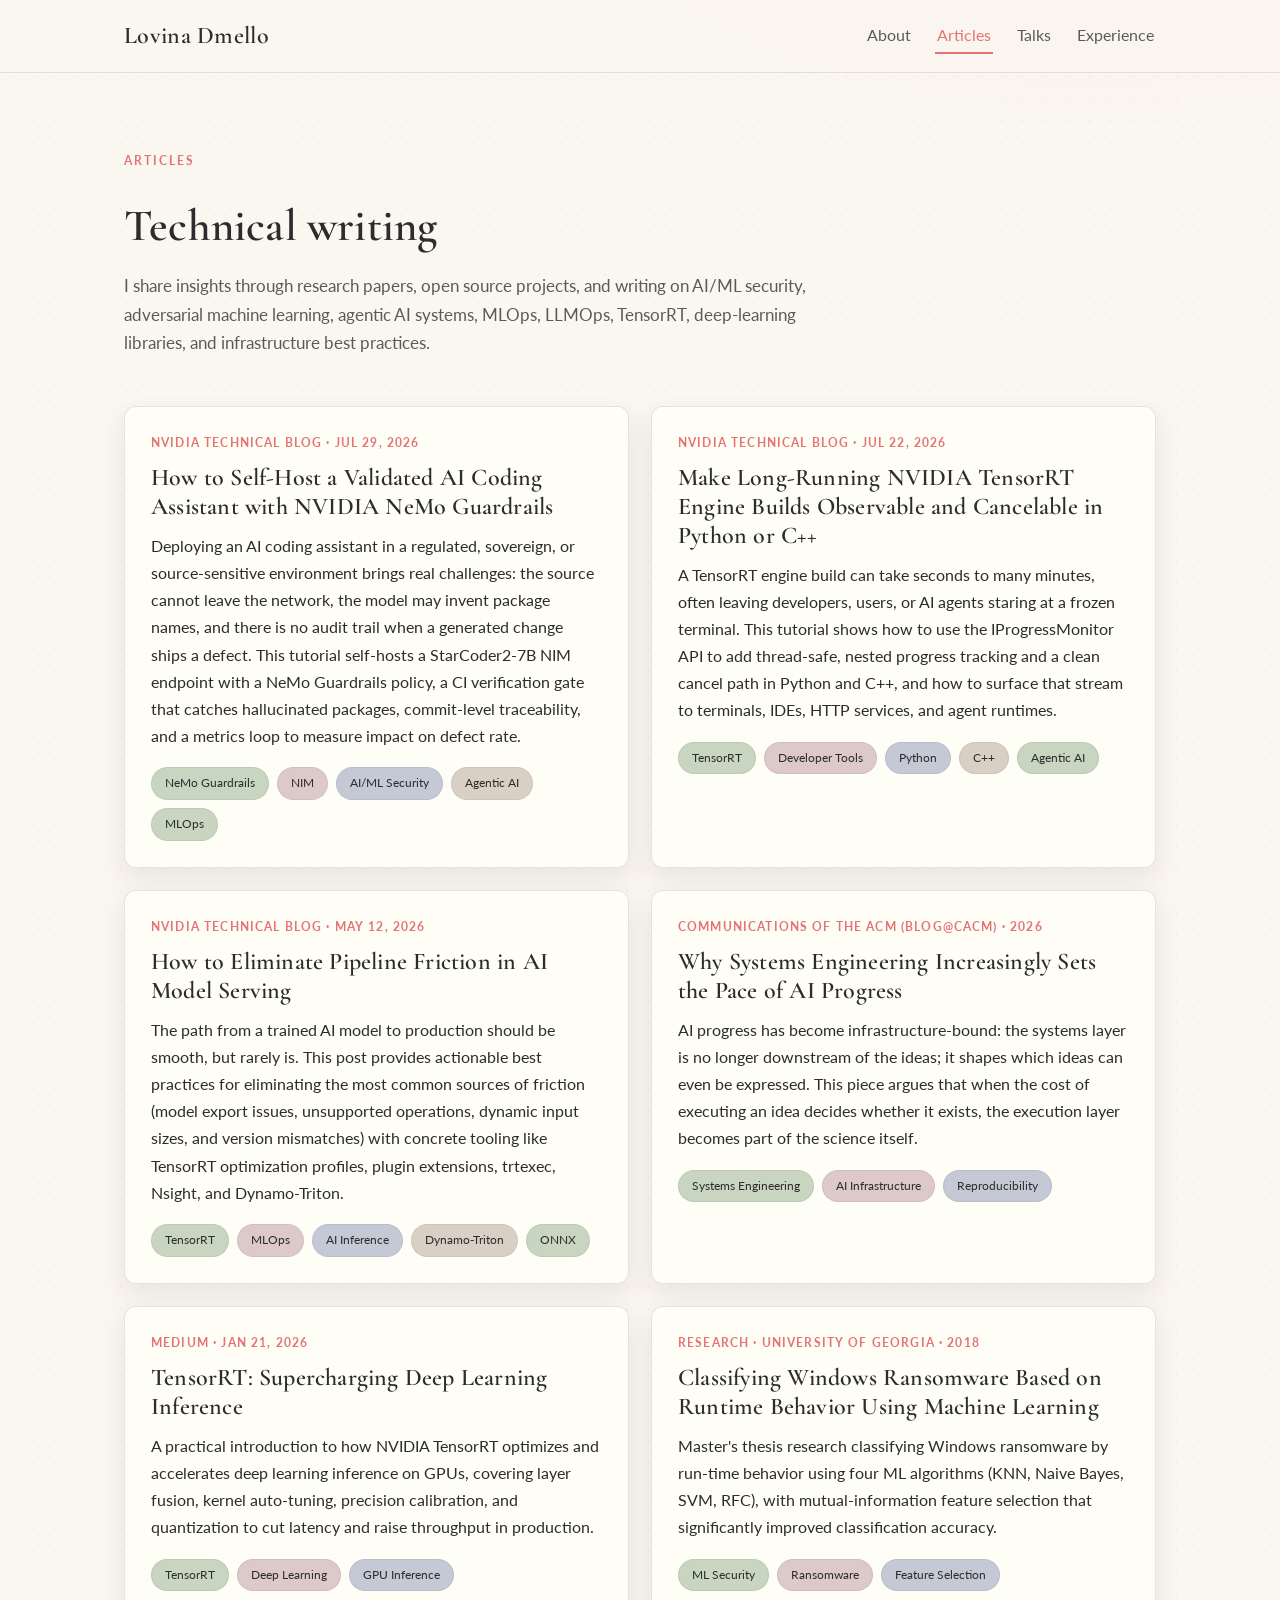
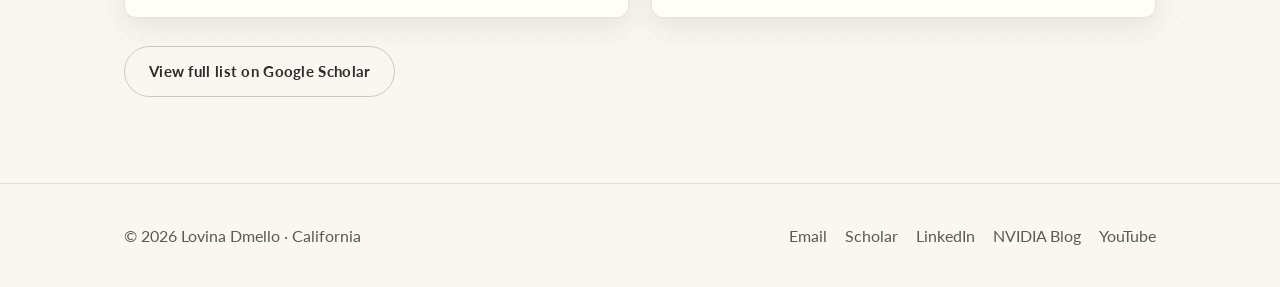
==== commit f6147be3: "style: polish paper theme with lining figures, texture, favicon, and refinements Enable lining numer" ====
--- a/articles.html
+++ b/articles.html
@@ -3,6 +3,7 @@
 <head>
   <meta charset="UTF-8" />
   <meta name="viewport" content="width=device-width, initial-scale=1.0" />
+  <link rel="icon" href="favicon.svg" type="image/svg+xml" />
   <title>Articles - Lovina Dmello</title>
   <meta name="description" content="Articles and technical writing by Lovina Dmello on TensorRT, AI inference, MLOps, and deep learning infrastructure." />
   <link rel="preconnect" href="https://fonts.googleapis.com" />
--- a/styles.css
+++ b/styles.css
@@ -37,8 +37,17 @@
   font-family: var(--font-body);
   font-weight: 400;
   background-color: var(--paper-bg);
+  background-image: radial-gradient(
+      900px 480px at 85% -8%,
+      rgba(229, 115, 115, 0.05),
+      transparent 60%
+    ),
+    radial-gradient(rgba(90, 70, 50, 0.035) 1px, transparent 1.4px);
+  background-size: auto, 22px 22px;
   color: var(--ink-dark);
   line-height: 1.7;
+  font-variant-numeric: lining-nums;
+  font-feature-settings: "lnum" 1;
   -webkit-font-smoothing: antialiased;
 }
 
@@ -178,9 +187,9 @@
 }
 
 .hero h1 {
-  font-size: clamp(2.6rem, 5.5vw, 4rem);
-  line-height: 1.08;
-  margin: 0 0 20px;
+  font-size: clamp(2.7rem, 5.6vw, 4.1rem);
+  line-height: 1.04;
+  margin: 0 0 24px;
   color: var(--ink-dark);
 }
 
@@ -409,11 +418,14 @@
 }
 
 .tl-item .where {
-  color: var(--ink-mid);
-  font-weight: 400;
-  font-style: italic;
+  display: inline-block;
+  color: var(--ink-dark);
+  font-weight: 700;
   margin-bottom: 12px;
-  font-size: 1.05rem;
+  font-size: 1rem;
+  letter-spacing: 0.01em;
+  border-bottom: 2px solid var(--coral-soft);
+  padding-bottom: 1px;
 }
 
 .tl-item ul {
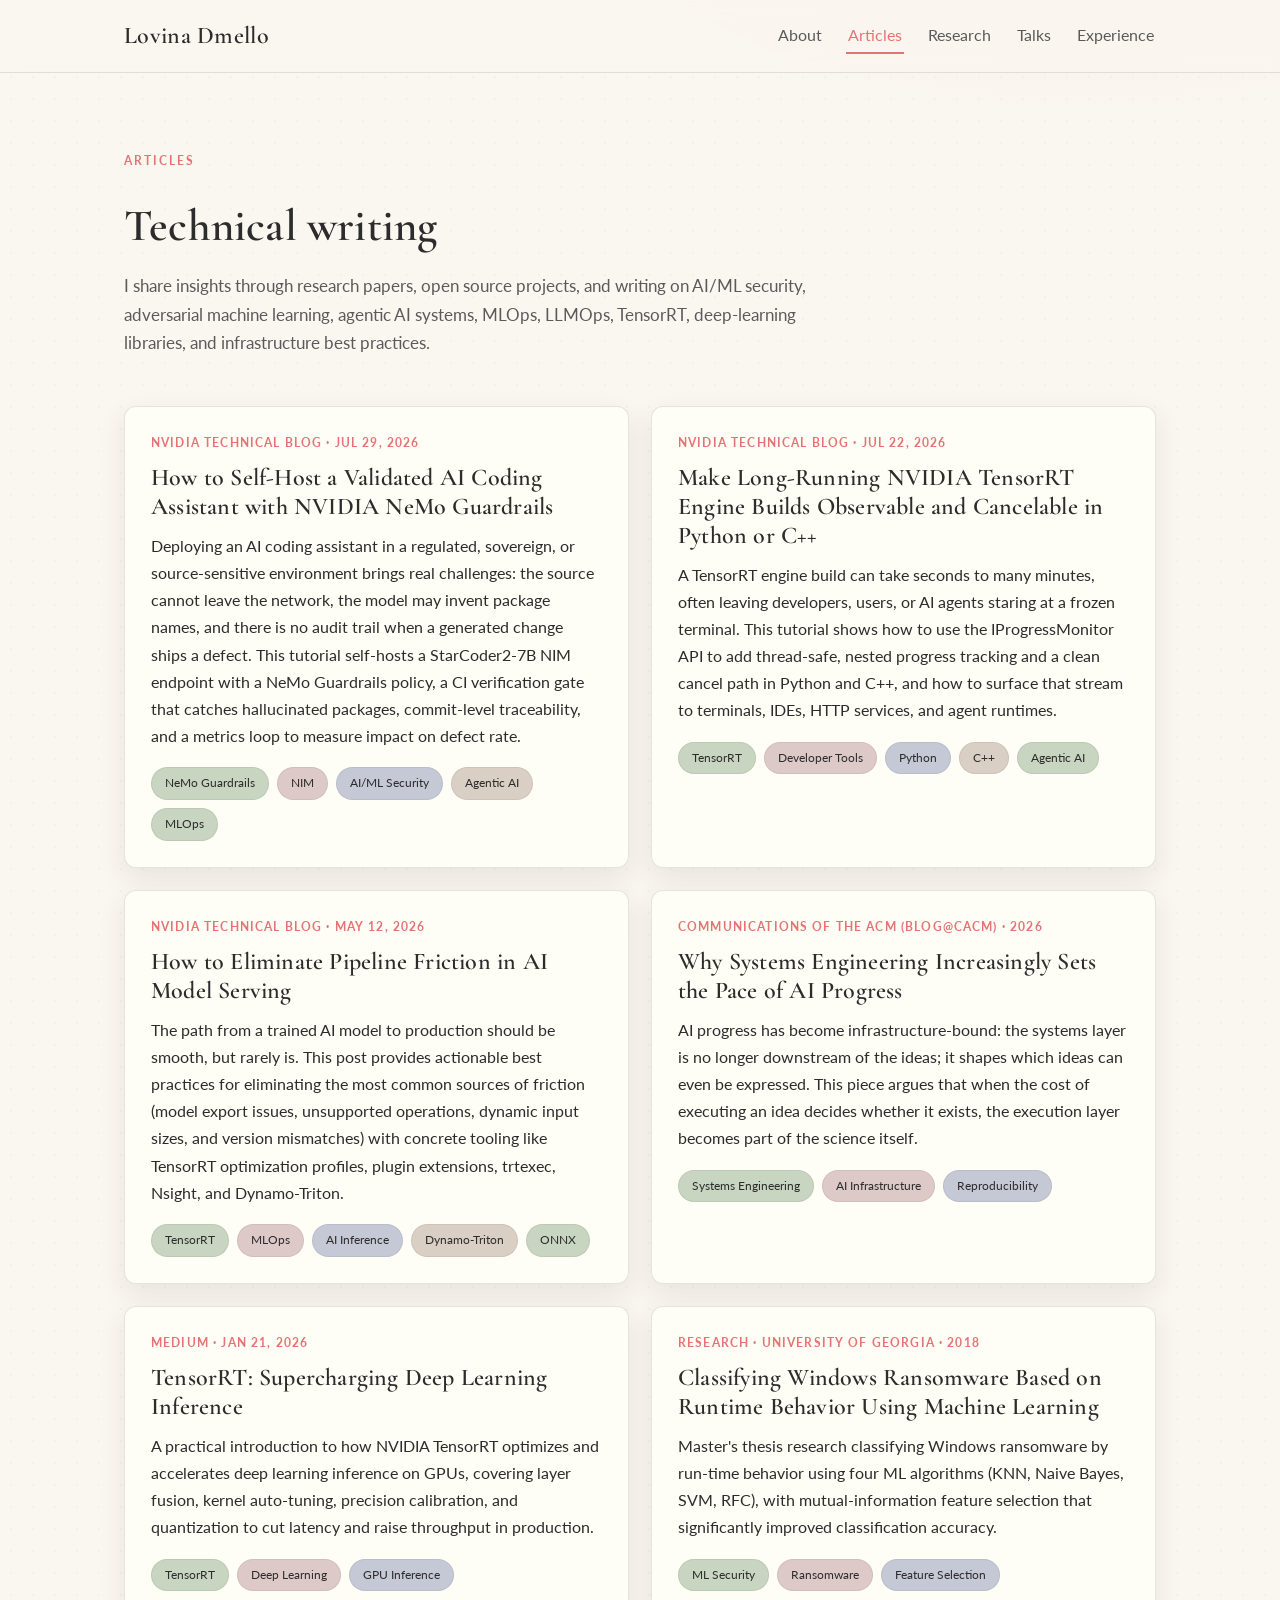
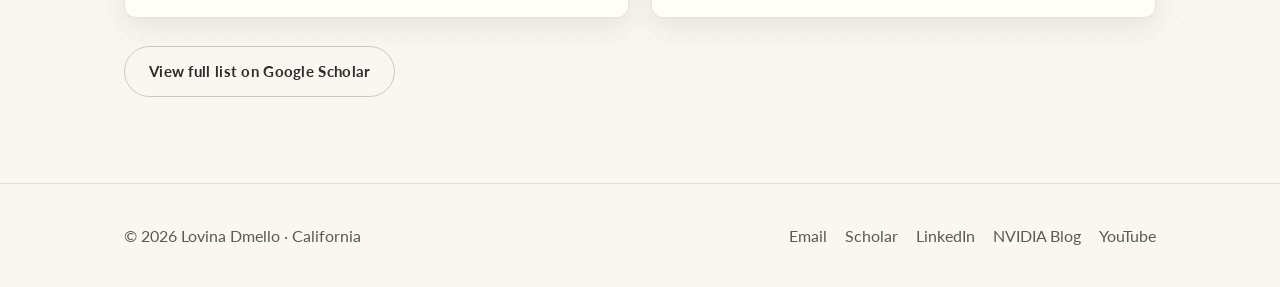
==== commit 0e71e0b4: "feat: add Research page with provisional patent Add a Research page featuring the provisional patent" ====
--- a/articles.html
+++ b/articles.html
@@ -18,6 +18,7 @@
       <div class="nav-links">
         <a href="index.html">About</a>
         <a href="articles.html" class="active">Articles</a>
+        <a href="research.html">Research</a>
         <a href="talks.html">Talks</a>
         <a href="experience.html">Experience</a>
       </div>
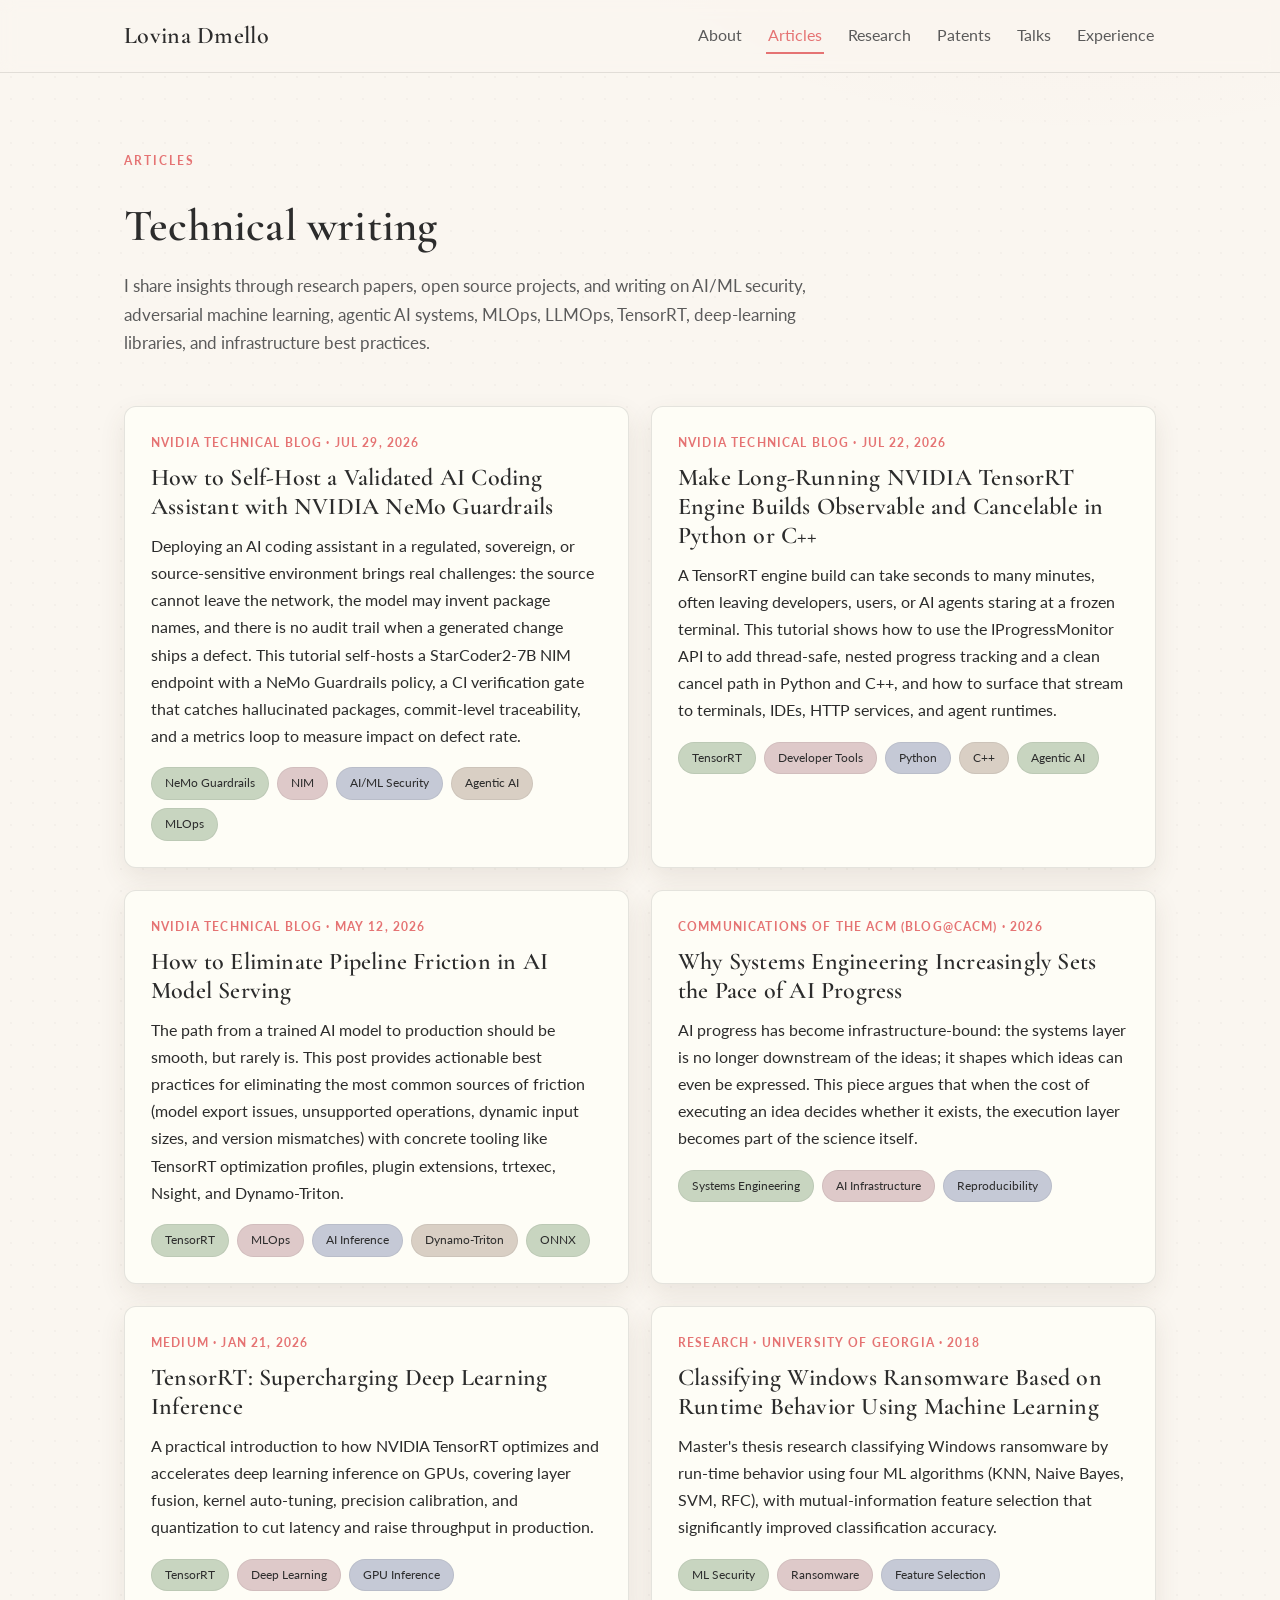
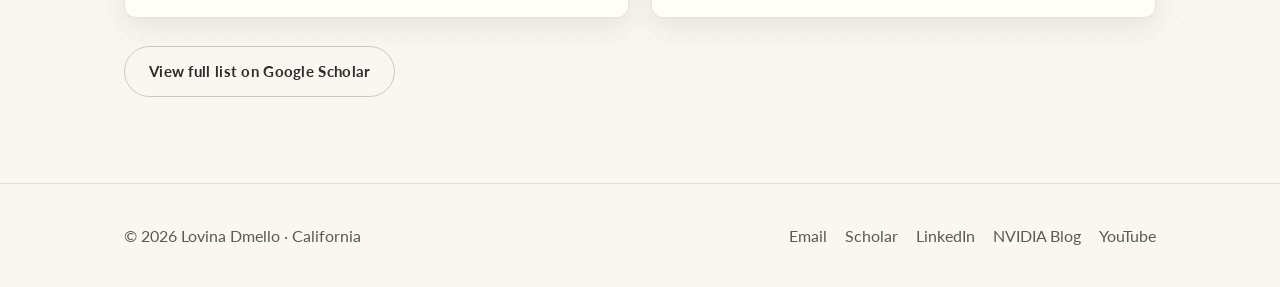
==== commit f60182f4: "Split Research and Patents into separate pages; add Patents nav tab Co-Authored-By: Claude Sonnet 5." ====
--- a/articles.html
+++ b/articles.html
@@ -19,6 +19,7 @@
         <a href="index.html">About</a>
         <a href="articles.html" class="active">Articles</a>
         <a href="research.html">Research</a>
+        <a href="patents.html">Patents</a>
         <a href="talks.html">Talks</a>
         <a href="experience.html">Experience</a>
       </div>
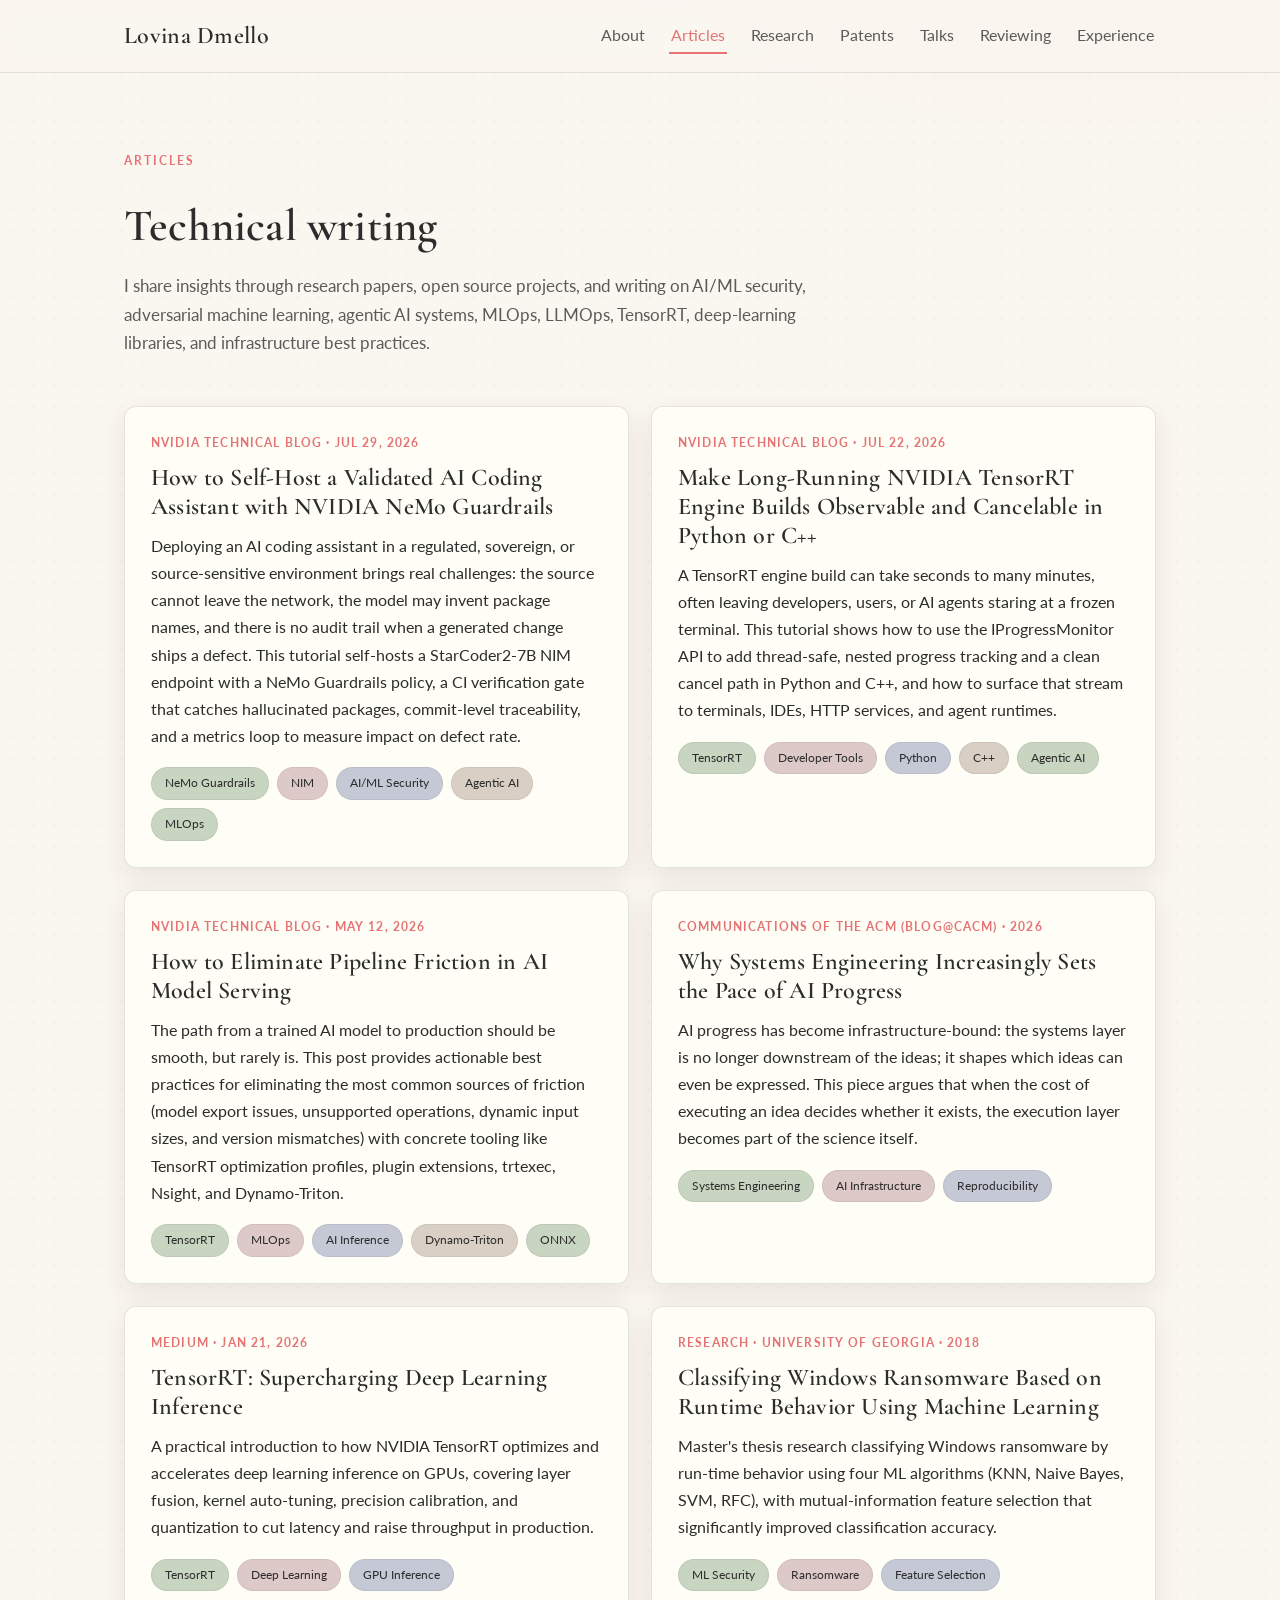
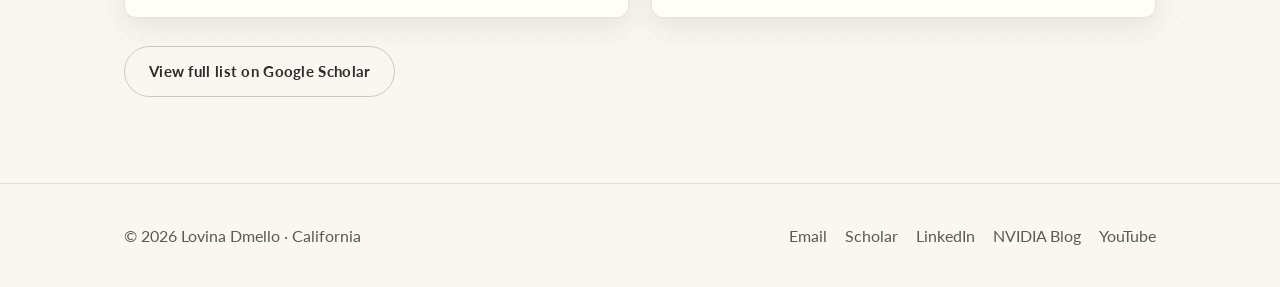
==== commit a91b7dde: "Add Peer Review page and Reviewing nav tab Co-Authored-By: Claude Fable 5.2 <noreply@anthropic.com>" ====
--- a/articles.html
+++ b/articles.html
@@ -21,6 +21,7 @@
         <a href="research.html">Research</a>
         <a href="patents.html">Patents</a>
         <a href="talks.html">Talks</a>
+        <a href="reviewing.html">Reviewing</a>
         <a href="experience.html">Experience</a>
       </div>
     </div>
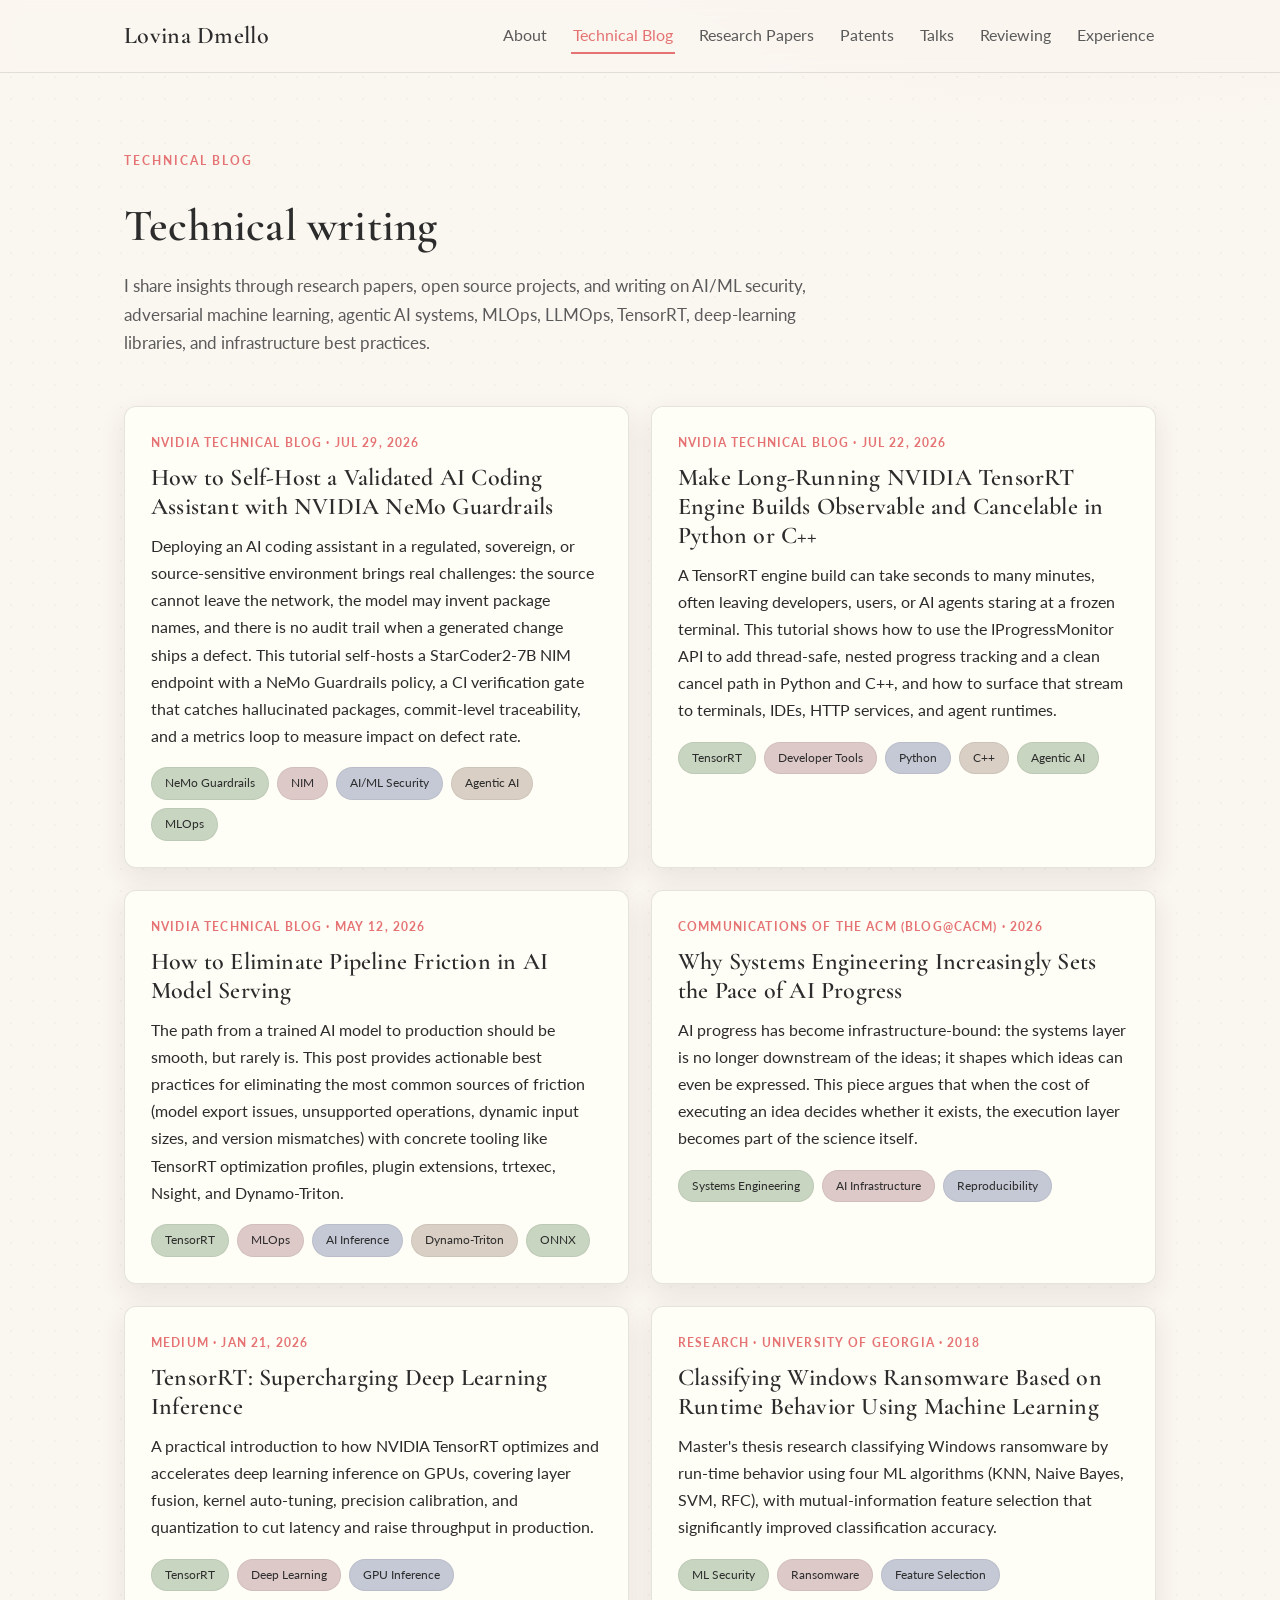
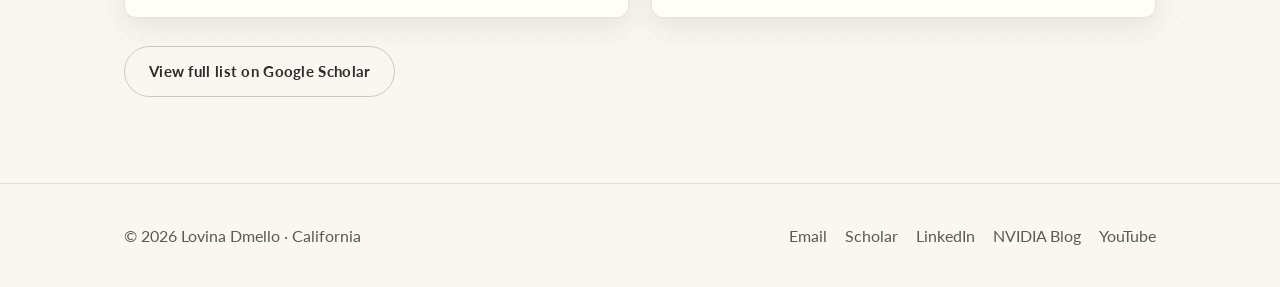
==== commit 5dbd9d24: "Rename nav tabs to Technical Blog and Research Papers Rename the Articles tab to Technical Blog and " ====
--- a/articles.html
+++ b/articles.html
@@ -4,7 +4,7 @@
   <meta charset="UTF-8" />
   <meta name="viewport" content="width=device-width, initial-scale=1.0" />
   <link rel="icon" href="favicon.svg" type="image/svg+xml" />
-  <title>Articles - Lovina Dmello</title>
+  <title>Technical Blog - Lovina Dmello</title>
   <meta name="description" content="Articles and technical writing by Lovina Dmello on TensorRT, AI inference, MLOps, and deep learning infrastructure." />
   <link rel="preconnect" href="https://fonts.googleapis.com" />
   <link rel="preconnect" href="https://fonts.gstatic.com" crossorigin />
@@ -17,8 +17,8 @@
       <a class="brand" href="index.html">Lovina <span>Dmello</span></a>
       <div class="nav-links">
         <a href="index.html">About</a>
-        <a href="articles.html" class="active">Articles</a>
-        <a href="research.html">Research</a>
+        <a href="articles.html" class="active">Technical Blog</a>
+        <a href="research.html">Research Papers</a>
         <a href="patents.html">Patents</a>
         <a href="talks.html">Talks</a>
         <a href="reviewing.html">Reviewing</a>
@@ -29,7 +29,7 @@
 
   <header class="page-head">
     <div class="container">
-      <p class="eyebrow">Articles</p>
+      <p class="eyebrow">Technical Blog</p>
       <h1 class="section-title" style="font-size:clamp(2rem,4vw,2.8rem);">Technical writing</h1>
       <p class="section-sub">
         I share insights through research papers, open source projects, and writing on
--- a/styles.css
+++ b/styles.css
@@ -119,6 +119,7 @@
   font-size: 0.98rem;
   font-weight: 400;
   padding: 4px 2px;
+  white-space: nowrap;
   border-bottom: 2px solid transparent;
   transition: color 0.2s ease, border-color 0.2s ease;
 }
@@ -515,3 +516,17 @@
     gap: 12px;
   }
 }
+
+/* Stack the nav a little earlier so the longer tab labels never crowd the brand */
+@media (max-width: 900px) {
+  .nav-inner {
+    height: auto;
+    padding: 14px 24px;
+    flex-direction: column;
+    gap: 12px;
+  }
+  .nav-links {
+    justify-content: center;
+    row-gap: 8px;
+  }
+}
